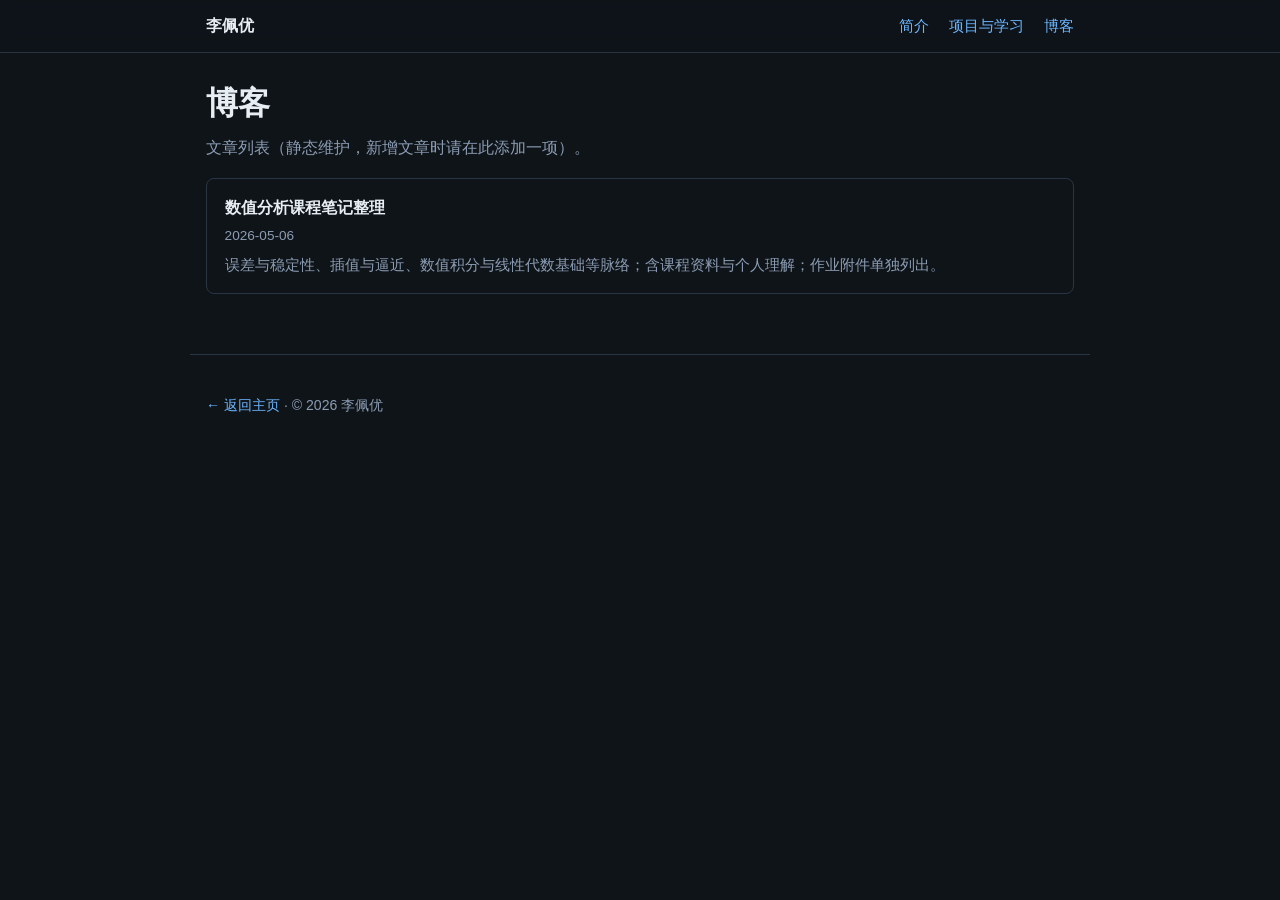
==== blog/index.html @ f9a8e5ab "1 init" ====
<!DOCTYPE html>
<html lang="zh-CN">
  <head>
    <meta charset="utf-8" />
    <meta name="viewport" content="width=device-width, initial-scale=1" />
    <title>博客 — 李佩优</title>
    <link rel="stylesheet" href="../css/style.css" />
  </head>
  <body>
    <header class="top">
      <nav class="nav" aria-label="主导航">
        <a class="brand" href="../index.html">李佩优</a>
        <a href="../index.html#about">简介</a>
        <a href="../index.html#projects">项目与学习</a>
        <a href="index.html">博客</a>
      </nav>
    </header>

    <main class="wrap">
      <section class="hero" aria-labelledby="list-heading">
        <h1 id="list-heading">博客</h1>
        <p class="sub">文章列表（静态维护，新增文章时请在此添加一项）。</p>
      </section>

      <ul class="post-list">
        <li>
          <a href="posts/numerical-analysis-notes.html">
            <div class="title">数值分析课程笔记整理</div>
            <div class="meta">2026-05-06</div>
            <div class="excerpt">误差与稳定性、插值与逼近、数值积分与线性代数基础等脉络；含课程资料与个人理解；作业附件单独列出。</div>
          </a>
        </li>
      </ul>
    </main>

    <footer class="foot">
      <p><a href="../index.html">← 返回主页</a> · © <span id="year"></span> 李佩优</p>
    </footer>
    <script src="../js/main.js"></script>
  </body>
</html>
---- css/style.css ----
/* PHB — 深色学术风，主栏约 900px */
:root {
  --bg: #0f1419;
  --bg-card: #161d27;
  --border: #2a3544;
  --text: #e6edf3;
  --muted: #8b9cb3;
  --accent: #6cb6ff;
  --accent-dim: #4a8fd4;
  --maxw: 900px;
  --nav-h: 3.25rem;
}

*,
*::before,
*::after {
  box-sizing: border-box;
}

html {
  scroll-behavior: smooth;
}

body {
  margin: 0;
  font-family: "Segoe UI", "PingFang SC", "Microsoft YaHei", sans-serif;
  font-size: 1rem;
  line-height: 1.65;
  color: var(--text);
  background: var(--bg);
}

a {
  color: var(--accent);
  text-decoration: none;
}

a:hover {
  color: var(--accent-dim);
  text-decoration: underline;
}

a:focus-visible {
  outline: 2px solid var(--accent);
  outline-offset: 2px;
}

.top {
  position: sticky;
  top: 0;
  z-index: 50;
  background: rgba(15, 20, 25, 0.92);
  border-bottom: 1px solid var(--border);
  backdrop-filter: blur(8px);
}

.nav {
  max-width: var(--maxw);
  margin: 0 auto;
  padding: 0 1rem;
  min-height: var(--nav-h);
  display: flex;
  flex-wrap: wrap;
  align-items: center;
  gap: 0.75rem 1.25rem;
}

.nav .brand {
  font-weight: 600;
  margin-right: auto;
  color: var(--text);
}

.nav .brand:hover {
  color: var(--accent);
}

.nav a:not(.brand) {
  font-size: 0.95rem;
}

.wrap {
  max-width: var(--maxw);
  margin: 0 auto;
  padding: 2rem 1rem 3rem;
  padding-top: calc(1.5rem + env(safe-area-inset-top));
}

section {
  scroll-margin-top: calc(var(--nav-h) + 0.75rem);
}

.hero h1 {
  margin: 0 0 0.35rem;
  font-size: clamp(1.5rem, 4vw, 2rem);
  font-weight: 600;
}

.hero .sub {
  color: var(--muted);
  margin: 0 0 1rem;
}

.lead {
  margin: 0 0 1.25rem;
}

.tags {
  display: flex;
  flex-wrap: wrap;
  gap: 0.5rem;
  margin: 0;
  padding: 0;
  list-style: none;
}

.tags li {
  font-size: 0.85rem;
  padding: 0.2rem 0.55rem;
  border: 1px solid var(--border);
  border-radius: 4px;
  color: var(--muted);
}

h2 {
  font-size: 1.15rem;
  margin: 2rem 0 0.75rem;
  font-weight: 600;
}

.grid {
  display: grid;
  gap: 1rem;
  grid-template-columns: 1fr;
}

@media (min-width: 560px) {
  .grid.cols-2 {
    grid-template-columns: repeat(2, 1fr);
  }
}

.card {
  background: var(--bg-card);
  border: 1px solid var(--border);
  border-radius: 8px;
  padding: 1rem 1.1rem;
}

.card h3 {
  margin: 0 0 0.35rem;
  font-size: 1.05rem;
}

.card p {
  margin: 0;
  color: var(--muted);
  font-size: 0.92rem;
}

.cta {
  margin-top: 2rem;
  display: flex;
  flex-wrap: wrap;
  gap: 0.75rem;
  align-items: center;
}

.btn {
  display: inline-block;
  padding: 0.55rem 1.1rem;
  background: var(--accent);
  color: #0a0e12;
  border-radius: 6px;
  font-weight: 600;
  border: none;
  cursor: pointer;
}

.btn:hover {
  background: var(--accent-dim);
  color: #0a0e12;
  text-decoration: none;
}

.btn:focus-visible {
  outline: 2px solid var(--text);
  outline-offset: 2px;
}

.foot {
  max-width: var(--maxw);
  margin: 0 auto;
  padding: 1.5rem 1rem 2rem;
  border-top: 1px solid var(--border);
  color: var(--muted);
  font-size: 0.88rem;
}

/* 博客列表 */
.post-list {
  list-style: none;
  margin: 0;
  padding: 0;
}

.post-list li {
  border: 1px solid var(--border);
  border-radius: 8px;
  margin-bottom: 0.75rem;
}

.post-list a {
  display: block;
  padding: 1rem 1.1rem;
  color: inherit;
}

.post-list a:hover {
  background: var(--bg-card);
  text-decoration: none;
}

.post-list .title {
  font-weight: 600;
  margin-bottom: 0.25rem;
}

.post-list .meta {
  font-size: 0.85rem;
  color: var(--muted);
}

.post-list .excerpt {
  font-size: 0.92rem;
  color: var(--muted);
  margin-top: 0.35rem;
}

/* 文章页 */
article.post .meta {
  color: var(--muted);
  font-size: 0.9rem;
  margin-bottom: 1.25rem;
}

article.post h1 {
  margin: 0 0 0.5rem;
  font-size: clamp(1.35rem, 3.5vw, 1.75rem);
}

article.post h2 {
  margin-top: 1.75rem;
}

article.post p {
  margin: 0 0 0.9rem;
}

.note {
  font-size: 0.9rem;
  color: var(--muted);
  margin: 0 0 0.75rem;
}

.file-list {
  margin: 0 0 1rem;
  padding-left: 1.25rem;
}

.file-list li {
  margin-bottom: 0.35rem;
}

.back {
  margin-top: 2rem;
}
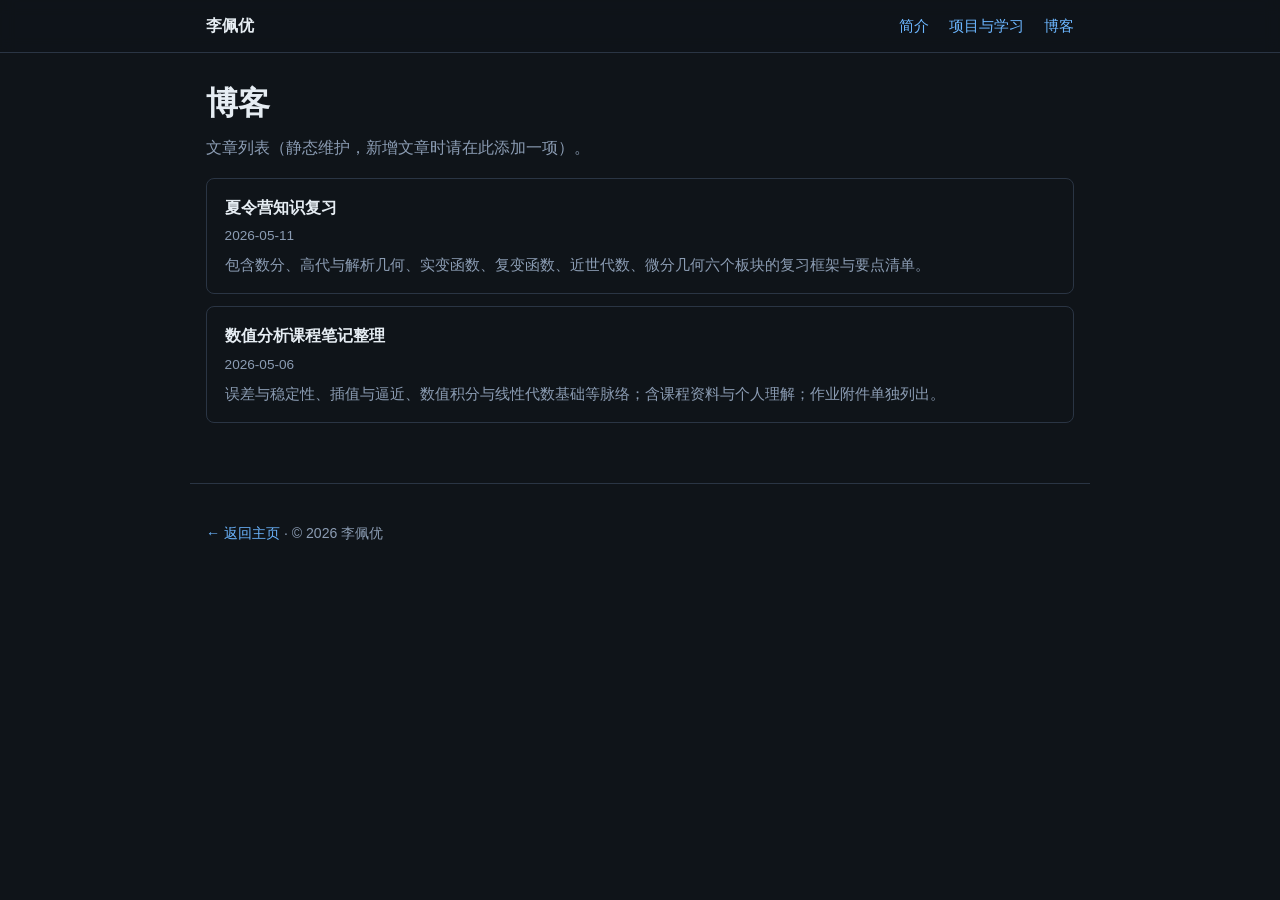
==== commit df8f1376: "0511 更新一篇" ====
--- a/blog/index.html
+++ b/blog/index.html
@@ -24,6 +24,13 @@
 
       <ul class="post-list">
         <li>
+          <a href="posts/summer-camp-review.html">
+            <div class="title">夏令营知识复习</div>
+            <div class="meta">2026-05-11</div>
+            <div class="excerpt">包含数分、高代与解析几何、实变函数、复变函数、近世代数、微分几何六个板块的复习框架与要点清单。</div>
+          </a>
+        </li>
+        <li>
           <a href="posts/numerical-analysis-notes.html">
             <div class="title">数值分析课程笔记整理</div>
             <div class="meta">2026-05-06</div>
--- a/css/style.css
+++ b/css/style.css
@@ -157,6 +157,19 @@
   color: var(--muted);
   font-size: 0.92rem;
 }
+/* ===== 卡片内列表：去间距，统一缩进 ===== */
+.card ul {
+  margin: 0;               /* 去掉默认上下外边距，与 .card p 的 margin:0 呼应 */
+  padding-left: 1.5em;     /* 统一左侧缩进，你可以调节这个数值 */
+  list-style: none;        /* 去掉圆点，若想保留圆点则写 list-style: disc; */
+}
+
+.card li {
+  margin: 0;
+  padding: 0;
+  font-size: 0.85rem;   /* 比段落小一点，按需调整 */
+  color: var(--muted);   /* 保持与卡片段落文字颜色一致，可加可不加 */
+}
 
 .cta {
   margin-top: 2rem;
@@ -197,6 +210,10 @@
   font-size: 0.88rem;
 }
 
+.foot .stats {
+  margin: 0.45rem 0 0;
+}
+
 /* 博客列表 */
 .post-list {
   list-style: none;
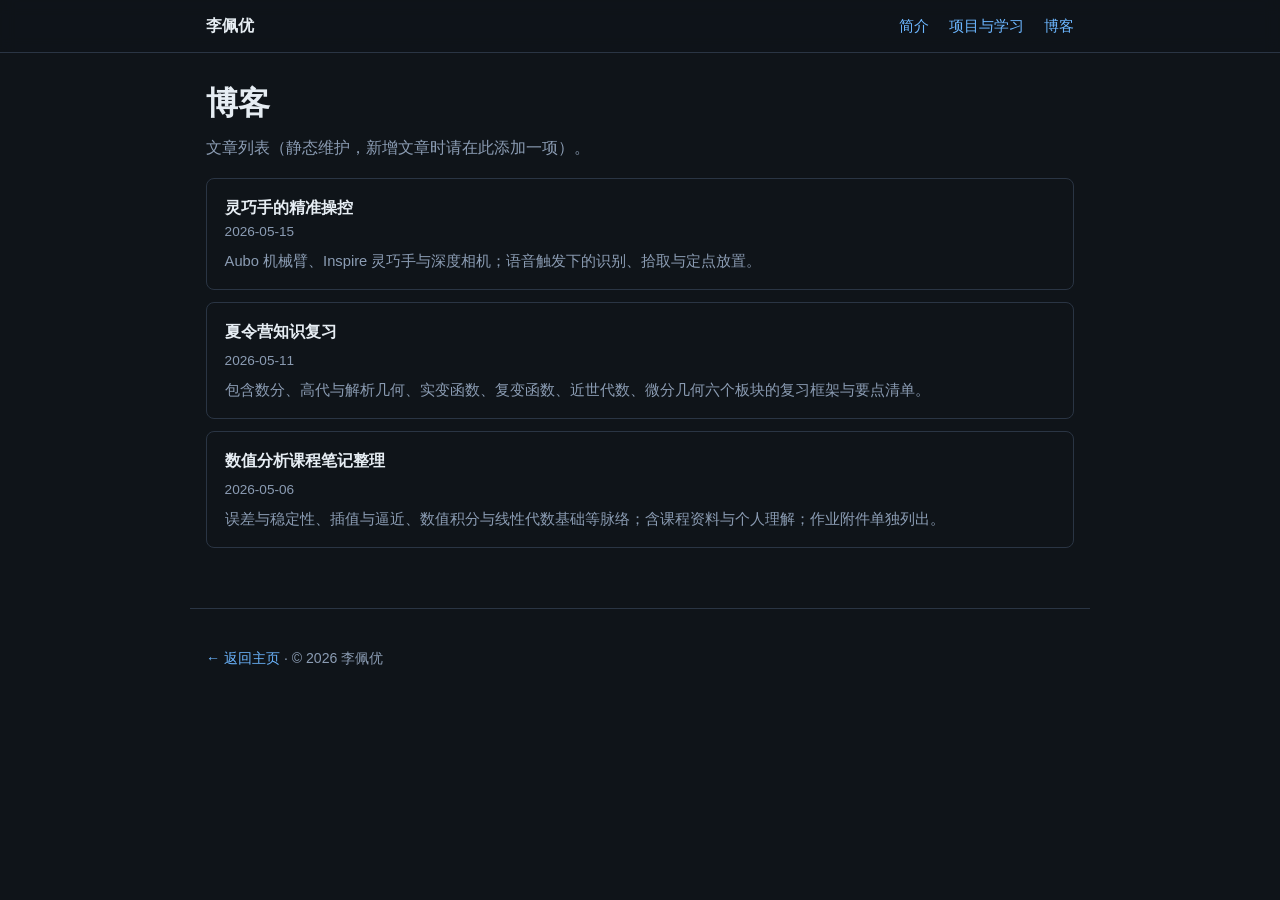
==== commit d7bec9f9: "blogupdate" ====
--- a/blog/index.html
+++ b/blog/index.html
@@ -24,6 +24,13 @@
 
       <ul class="post-list">
         <li>
+          <a href="posts/dexterous-hand-control.html">
+            <motion.div class="title">灵巧手的精准操控</motion.div>
+            <div class="meta">2026-05-15</div>
+            <div class="excerpt">Aubo 机械臂、Inspire 灵巧手与深度相机；语音触发下的识别、拾取与定点放置。</div>
+          </a>
+        </li>
+        <li>
           <a href="posts/summer-camp-review.html">
             <div class="title">夏令营知识复习</div>
             <div class="meta">2026-05-11</div>
--- a/css/style.css
+++ b/css/style.css
@@ -268,6 +268,15 @@
 
 article.post h2 {
   margin-top: 1.75rem;
+  font-size: 1.15rem;
+  color: var(--text);
+}
+
+article.post h3 {
+  margin: 1.25rem 0 0.5rem;
+  font-size: 0.95rem;
+  font-weight: 600;
+  color: var(--muted);
 }
 
 article.post p {
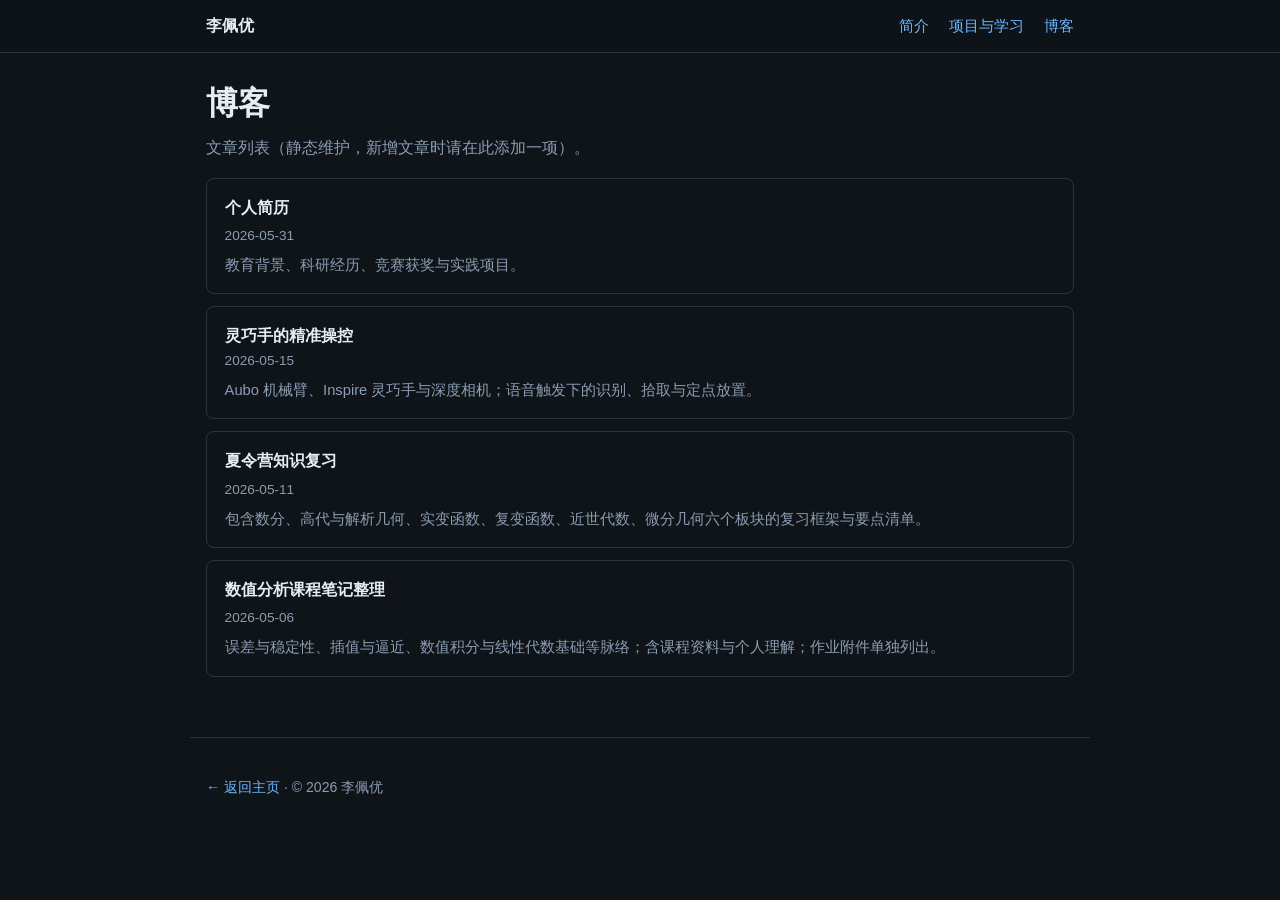
==== commit 5fc2cbb8: "update 新增个人简历" ====
--- a/blog/index.html
+++ b/blog/index.html
@@ -23,6 +23,13 @@
       </section>
 
       <ul class="post-list">
+        <li>
+          <a href="posts/resume.html">
+            <div class="title">个人简历</div>
+            <div class="meta">2026-05-31</div>
+            <div class="excerpt">教育背景、科研经历、竞赛获奖与实践项目。</div>
+          </a>
+        </li>
         <li>
           <a href="posts/dexterous-hand-control.html">
             <motion.div class="title">灵巧手的精准操控</motion.div>
--- a/css/style.css
+++ b/css/style.css
@@ -28,6 +28,42 @@
   line-height: 1.65;
   color: var(--text);
   background: var(--bg);
+  overflow-x: hidden;
+}
+
+/* 星星背景 */
+.stars-bg {
+  position: fixed;
+  top: 0;
+  left: 0;
+  width: 100%;
+  height: 100%;
+  z-index: 1;
+  pointer-events: none;
+  overflow: hidden;
+}
+
+.star {
+  position: absolute;
+  width: 2px;
+  height: 2px;
+  background: #dcf1f7;
+  border-radius: 50%;
+  opacity: 0;
+  box-shadow: 0 0 3px rgba(255, 255, 255, 0.8);
+}
+
+@keyframes twinkle {
+  0%, 100% {
+    opacity: 0;
+  }
+  50% {
+    opacity: 1;
+  }
+}
+
+.star.animate {
+  animation: twinkle var(--duration) linear infinite;
 }
 
 a {
@@ -84,10 +120,14 @@
   margin: 0 auto;
   padding: 2rem 1rem 3rem;
   padding-top: calc(1.5rem + env(safe-area-inset-top));
+  position: relative;
+  z-index: 2;
 }
 
 section {
   scroll-margin-top: calc(var(--nav-h) + 0.75rem);
+  position: relative;
+  z-index: 2;
 }
 
 .hero h1 {
@@ -208,6 +248,8 @@
   border-top: 1px solid var(--border);
   color: var(--muted);
   font-size: 0.88rem;
+  position: relative;
+  z-index: 2;
 }
 
 .foot .stats {
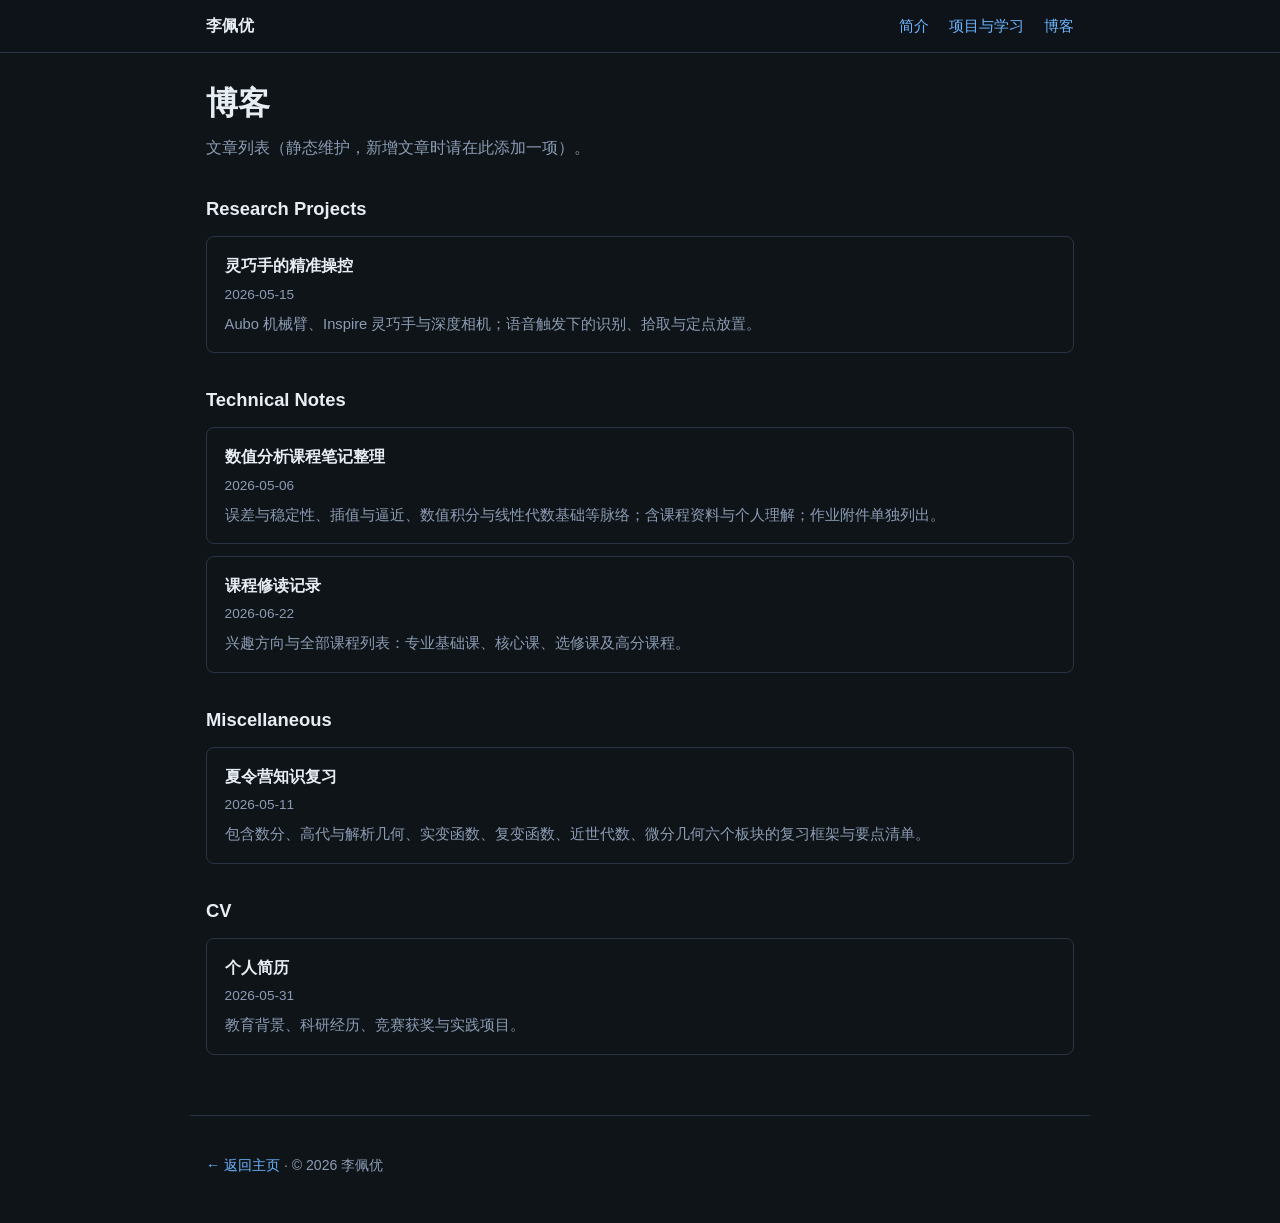
==== commit 46b9e4ea: "？" ====
--- a/blog/index.html
+++ b/blog/index.html
@@ -22,21 +22,37 @@
         <p class="sub">文章列表（静态维护，新增文章时请在此添加一项）。</p>
       </section>
 
+      <h2>Research Projects</h2>
       <ul class="post-list">
         <li>
-          <a href="posts/resume.html">
-            <div class="title">个人简历</div>
-            <div class="meta">2026-05-31</div>
-            <div class="excerpt">教育背景、科研经历、竞赛获奖与实践项目。</div>
-          </a>
-        </li>
-        <li>
           <a href="posts/dexterous-hand-control.html">
-            <motion.div class="title">灵巧手的精准操控</motion.div>
+            <div class="title">灵巧手的精准操控</div>
             <div class="meta">2026-05-15</div>
             <div class="excerpt">Aubo 机械臂、Inspire 灵巧手与深度相机；语音触发下的识别、拾取与定点放置。</div>
           </a>
         </li>
+      </ul>
+
+      <h2>Technical Notes</h2>
+      <ul class="post-list">
+        <li>
+          <a href="posts/numerical-analysis-notes.html">
+            <div class="title">数值分析课程笔记整理</div>
+            <div class="meta">2026-05-06</div>
+            <div class="excerpt">误差与稳定性、插值与逼近、数值积分与线性代数基础等脉络；含课程资料与个人理解；作业附件单独列出。</div>
+          </a>
+        </li>
+        <li>
+          <a href="posts/course-record.html">
+            <div class="title">课程修读记录</div>
+            <div class="meta">2026-06-22</div>
+            <div class="excerpt">兴趣方向与全部课程列表：专业基础课、核心课、选修课及高分课程。</div>
+          </a>
+        </li>
+      </ul>
+
+      <h2>Miscellaneous</h2>
+      <ul class="post-list">
         <li>
           <a href="posts/summer-camp-review.html">
             <div class="title">夏令营知识复习</div>
@@ -44,11 +60,15 @@
             <div class="excerpt">包含数分、高代与解析几何、实变函数、复变函数、近世代数、微分几何六个板块的复习框架与要点清单。</div>
           </a>
         </li>
+      </ul>
+
+      <h2>CV</h2>
+      <ul class="post-list">
         <li>
-          <a href="posts/numerical-analysis-notes.html">
-            <div class="title">数值分析课程笔记整理</div>
-            <div class="meta">2026-05-06</div>
-            <div class="excerpt">误差与稳定性、插值与逼近、数值积分与线性代数基础等脉络；含课程资料与个人理解；作业附件单独列出。</div>
+          <a href="posts/resume.html">
+            <div class="title">个人简历</div>
+            <div class="meta">2026-05-31</div>
+            <div class="excerpt">教育背景、科研经历、竞赛获奖与实践项目。</div>
           </a>
         </li>
       </ul>
--- a/css/style.css
+++ b/css/style.css
@@ -343,3 +343,9 @@
 .back {
   margin-top: 2rem;
 }
+
+/* PDF 作业列表：标题 + 副标题 */
+.file-list .subtitle {
+  color: var(--muted);
+  font-size: 0.8rem;
+}
